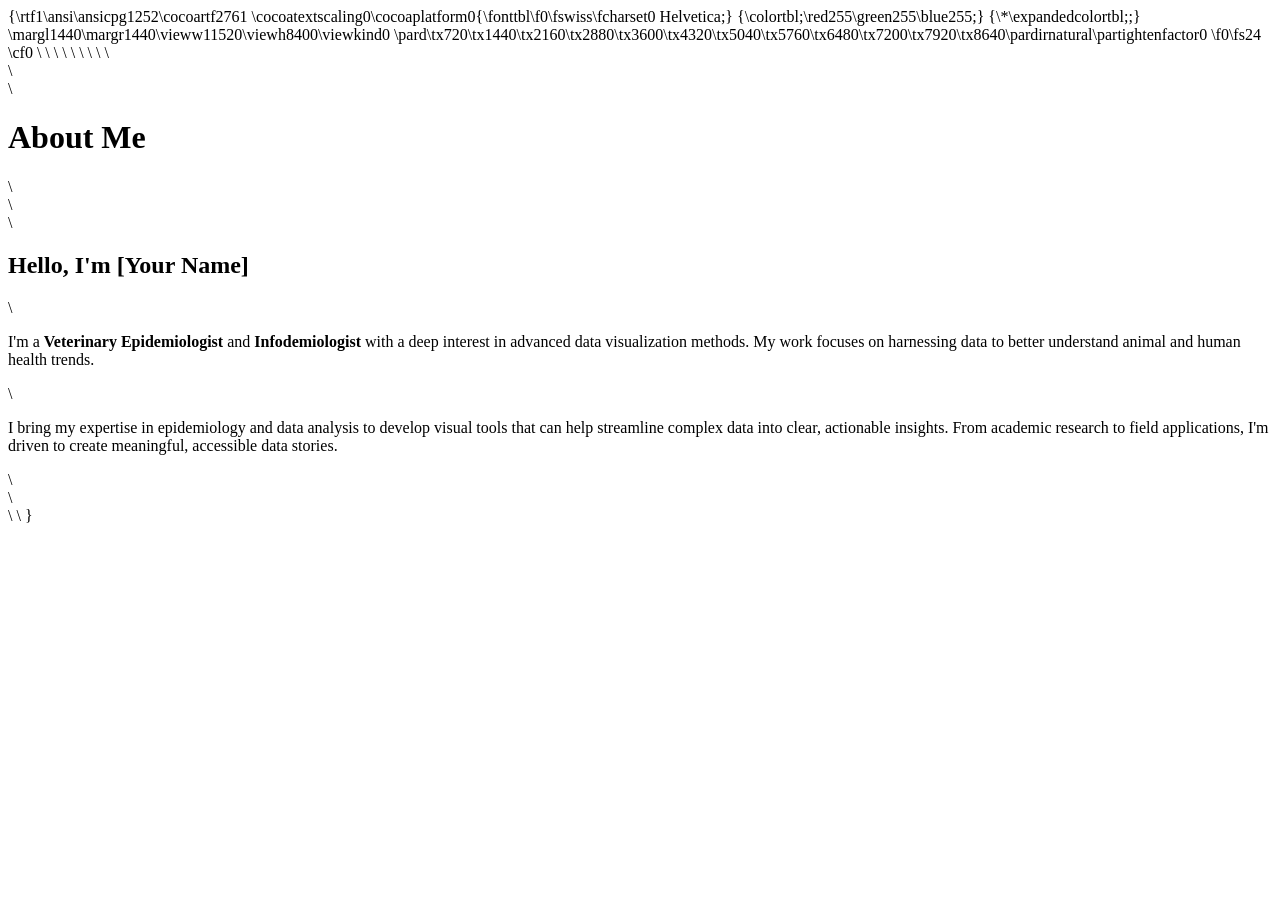
==== about.html @ 8dc4ae2e "Add files via upload" ====
{\rtf1\ansi\ansicpg1252\cocoartf2761
\cocoatextscaling0\cocoaplatform0{\fonttbl\f0\fswiss\fcharset0 Helvetica;}
{\colortbl;\red255\green255\blue255;}
{\*\expandedcolortbl;;}
\margl1440\margr1440\vieww11520\viewh8400\viewkind0
\pard\tx720\tx1440\tx2160\tx2880\tx3600\tx4320\tx5040\tx5760\tx6480\tx7200\tx7920\tx8640\pardirnatural\partightenfactor0

\f0\fs24 \cf0 <!DOCTYPE html>\
<html lang="en">\
<head>\
    <meta charset="UTF-8">\
    <meta name="viewport" content="width=device-width, initial-scale=1.0">\
    <title>About Me - Veterinary Epidemiologist</title>\
    <link rel="stylesheet" href="styles.css">\
</head>\
<body>\
    <div class="container">\
        <header>\
            <h1>About Me</h1>\
        </header>\
        <section class="bio">\
            <h2>Hello, I'm [Your Name]</h2>\
            <p>I'm a <strong>Veterinary Epidemiologist</strong> and <strong>Infodemiologist</strong> with a deep interest in advanced data visualization methods. My work focuses on harnessing data to better understand animal and human health trends.</p>\
            <p>I bring my expertise in epidemiology and data analysis to develop visual tools that can help streamline complex data into clear, actionable insights. From academic research to field applications, I'm driven to create meaningful, accessible data stories.</p>\
        </section>\
    </div>\
</body>\
</html>}
---- styles.css ----
<!DOCTYPE html PUBLIC "-//W3C//DTD HTML 4.01//EN" "http://www.w3.org/TR/html4/strict.dtd">
<html>
<head>
  <meta http-equiv="Content-Type" content="text/html; charset=utf-8">
  <meta http-equiv="Content-Style-Type" content="text/css">
  <title></title>
  <meta name="Generator" content="Cocoa HTML Writer">
  <meta name="CocoaVersion" content="2487.7">
  <style type="text/css">
    p.p1 {margin: 0.0px 0.0px 0.0px 0.0px; font: 12.0px Helvetica}
    p.p2 {margin: 0.0px 0.0px 0.0px 0.0px; font: 12.0px Helvetica; min-height: 14.0px}
  </style>
</head>
<body>
<p class="p1">/* styles.css */</p>
<p class="p1">body {</p>
<p class="p1"><span class="Apple-converted-space">    </span>font-family: Arial, sans-serif;</p>
<p class="p1"><span class="Apple-converted-space">    </span>margin: 0;</p>
<p class="p1"><span class="Apple-converted-space">    </span>padding: 0;</p>
<p class="p1"><span class="Apple-converted-space">    </span>background-color: #f4f4f9;</p>
<p class="p1">}</p>
<p class="p2"><br></p>
<p class="p1">.container {</p>
<p class="p1"><span class="Apple-converted-space">    </span>max-width: 800px;</p>
<p class="p1"><span class="Apple-converted-space">    </span>margin: 0 auto;</p>
<p class="p1"><span class="Apple-converted-space">    </span>padding: 20px;</p>
<p class="p1">}</p>
<p class="p2"><br></p>
<p class="p1">header h1 {</p>
<p class="p1"><span class="Apple-converted-space">    </span>text-align: center;</p>
<p class="p1"><span class="Apple-converted-space">    </span>color: #333;</p>
<p class="p1">}</p>
<p class="p2"><br></p>
<p class="p1">.bio {</p>
<p class="p1"><span class="Apple-converted-space">    </span>background-color: #ffffff;</p>
<p class="p1"><span class="Apple-converted-space">    </span>padding: 20px;</p>
<p class="p1"><span class="Apple-converted-space">    </span>margin-top: 20px;</p>
<p class="p1"><span class="Apple-converted-space">    </span>box-shadow: 0px 4px 8px rgba(0, 0, 0, 0.1);</p>
<p class="p1"><span class="Apple-converted-space">    </span>border-radius: 8px;</p>
<p class="p1">}</p>
<p class="p2"><br></p>
<p class="p1">.bio h2 {</p>
<p class="p1"><span class="Apple-converted-space">    </span>color: #007acc;</p>
<p class="p1">}</p>
<p class="p2"><br></p>
<p class="p1">.bio p {</p>
<p class="p1"><span class="Apple-converted-space">    </span>color: #555;</p>
<p class="p1"><span class="Apple-converted-space">    </span>line-height: 1.6;</p>
<p class="p1">}</p>
</body>
</html>
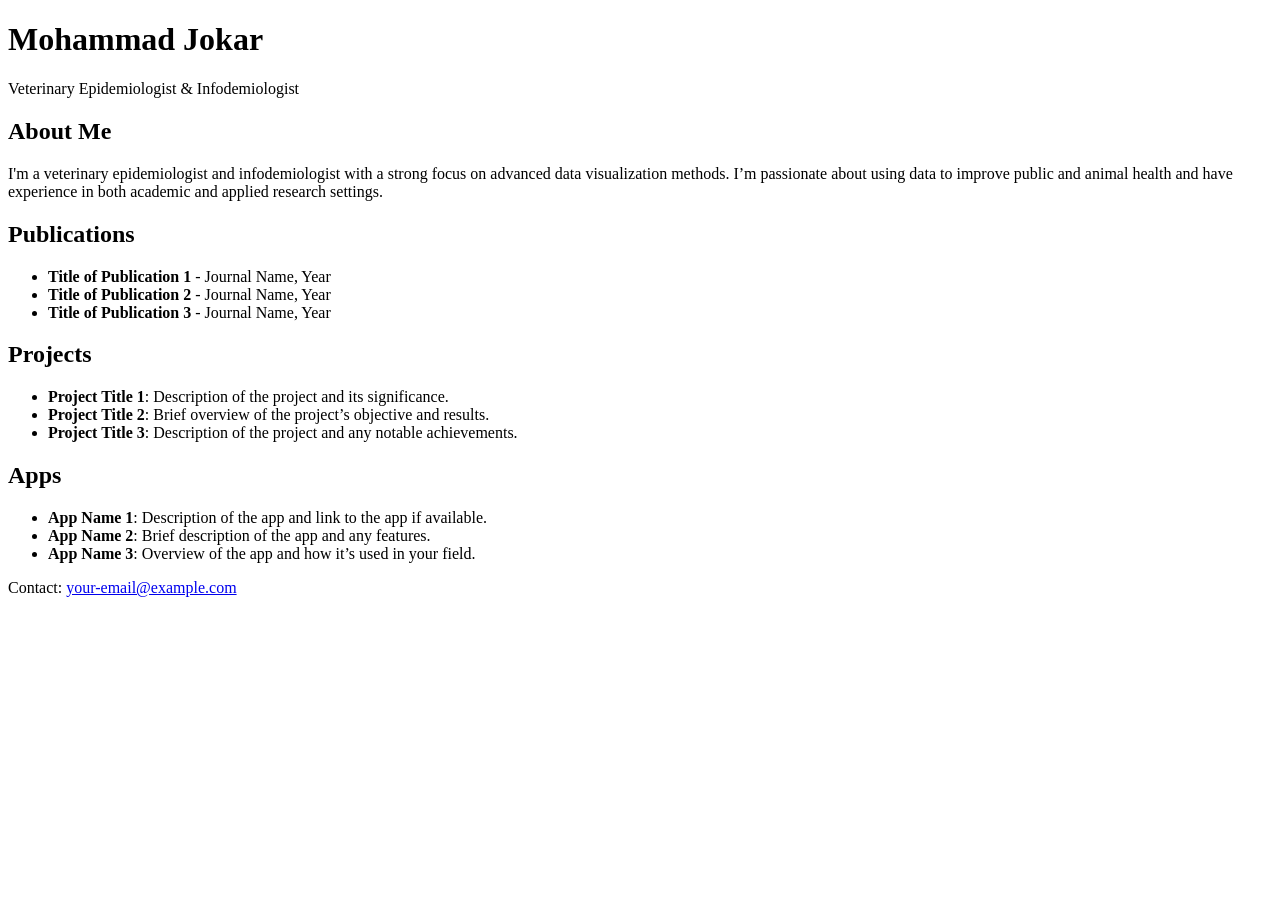
==== commit b668004e: "Update about.html" ====
--- a/about.html
+++ b/about.html
@@ -1,28 +1,62 @@
-{\rtf1\ansi\ansicpg1252\cocoartf2761
-\cocoatextscaling0\cocoaplatform0{\fonttbl\f0\fswiss\fcharset0 Helvetica;}
-{\colortbl;\red255\green255\blue255;}
-{\*\expandedcolortbl;;}
-\margl1440\margr1440\vieww11520\viewh8400\viewkind0
-\pard\tx720\tx1440\tx2160\tx2880\tx3600\tx4320\tx5040\tx5760\tx6480\tx7200\tx7920\tx8640\pardirnatural\partightenfactor0
+<!DOCTYPE html>
+<html lang="en">
+<head>
+    <meta charset="UTF-8">
+    <meta name="viewport" content="width=device-width, initial-scale=1.0">
+    <title>Mohammad Jokar - Resume</title>
+    <link rel="stylesheet" href="styles.css">
+</head>
+<body>
+    <div class="container">
+        <!-- Header Section -->
+        <header>
+            <h1>Mohammad Jokar</h1>
+            <p>Veterinary Epidemiologist & Infodemiologist</p>
+        </header>
 
-\f0\fs24 \cf0 <!DOCTYPE html>\
-<html lang="en">\
-<head>\
-    <meta charset="UTF-8">\
-    <meta name="viewport" content="width=device-width, initial-scale=1.0">\
-    <title>About Me - Veterinary Epidemiologist</title>\
-    <link rel="stylesheet" href="styles.css">\
-</head>\
-<body>\
-    <div class="container">\
-        <header>\
-            <h1>About Me</h1>\
-        </header>\
-        <section class="bio">\
-            <h2>Hello, I'm [Your Name]</h2>\
-            <p>I'm a <strong>Veterinary Epidemiologist</strong> and <strong>Infodemiologist</strong> with a deep interest in advanced data visualization methods. My work focuses on harnessing data to better understand animal and human health trends.</p>\
-            <p>I bring my expertise in epidemiology and data analysis to develop visual tools that can help streamline complex data into clear, actionable insights. From academic research to field applications, I'm driven to create meaningful, accessible data stories.</p>\
-        </section>\
-    </div>\
-</body>\
-</html>}+        <!-- About Section -->
+        <section class="about">
+            <h2>About Me</h2>
+            <p>I'm a veterinary epidemiologist and infodemiologist with a strong focus on advanced data visualization methods. I’m passionate about using data to improve public and animal health and have experience in both academic and applied research settings.</p>
+        </section>
+
+        <!-- Publications Section -->
+        <section class="publications">
+            <h2>Publications</h2>
+            <ul>
+                <li><strong>Title of Publication 1</strong> - Journal Name, Year</li>
+                <li><strong>Title of Publication 2</strong> - Journal Name, Year</li>
+                <li><strong>Title of Publication 3</strong> - Journal Name, Year</li>
+                <!-- Add more publications as needed -->
+            </ul>
+        </section>
+
+        <!-- Projects Section -->
+        <section class="projects">
+            <h2>Projects</h2>
+            <ul>
+                <li><strong>Project Title 1</strong>: Description of the project and its significance.</li>
+                <li><strong>Project Title 2</strong>: Brief overview of the project’s objective and results.</li>
+                <li><strong>Project Title 3</strong>: Description of the project and any notable achievements.</li>
+                <!-- Add more projects as needed -->
+            </ul>
+        </section>
+
+        <!-- Apps Section -->
+        <section class="apps">
+            <h2>Apps</h2>
+            <ul>
+                <li><strong>App Name 1</strong>: Description of the app and link to the app if available.</li>
+                <li><strong>App Name 2</strong>: Brief description of the app and any features.</li>
+                <li><strong>App Name 3</strong>: Overview of the app and how it’s used in your field.</li>
+                <!-- Add more apps as needed -->
+            </ul>
+        </section>
+
+        <!-- Footer Section -->
+        <footer>
+            <p>Contact: <a href="mailto:your-email@example.com">your-email@example.com</a></p>
+        </footer>
+    </div>
+</body>
+</html>
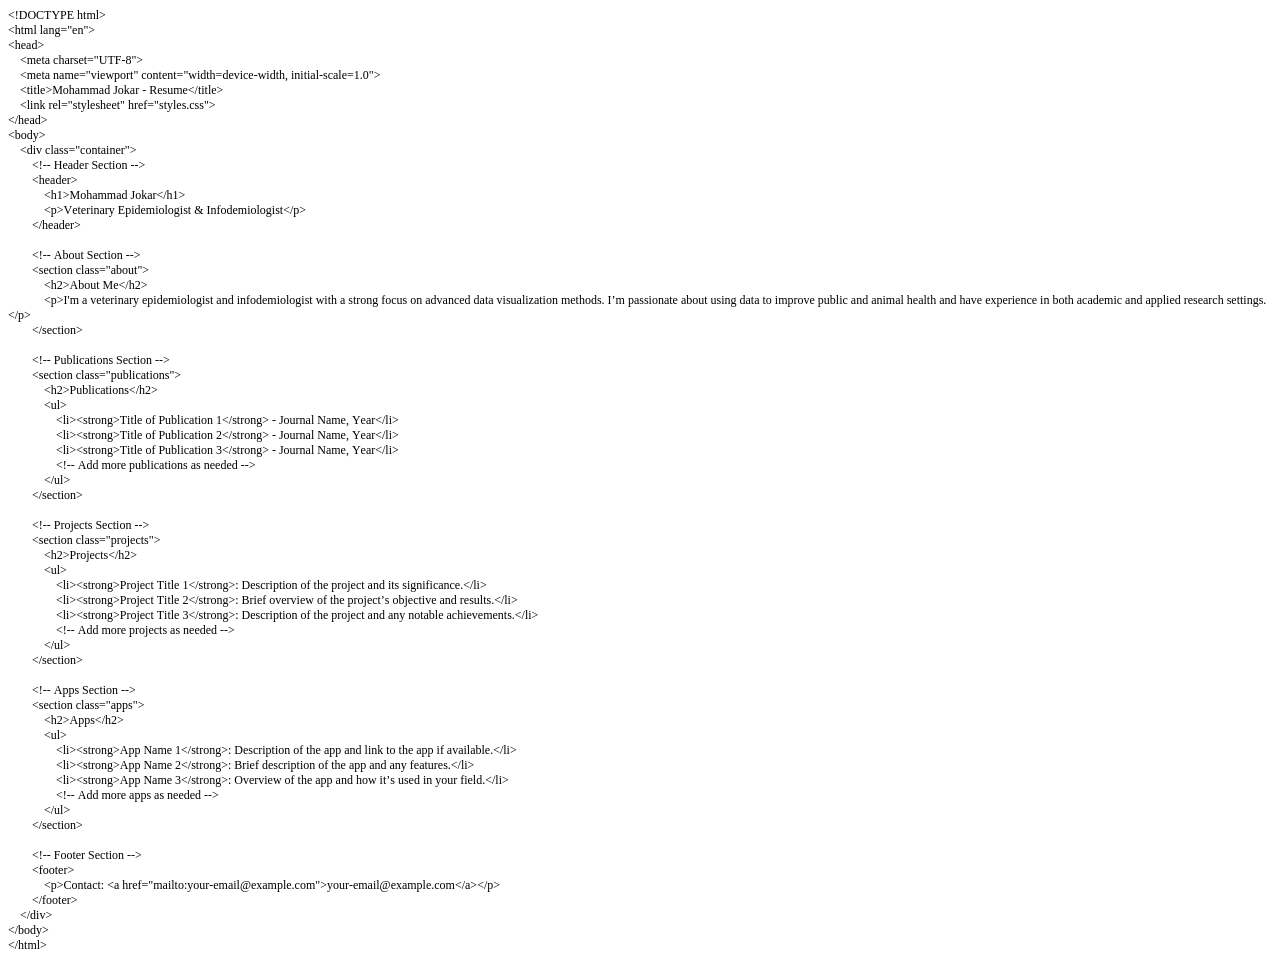
==== commit 79792a97: "Add files via upload" ====
--- a/about.html
+++ b/about.html
@@ -1,62 +1,79 @@
-<!DOCTYPE html>
-<html lang="en">
+<!DOCTYPE html PUBLIC "-//W3C//DTD HTML 4.01//EN" "http://www.w3.org/TR/html4/strict.dtd">
+<html>
 <head>
-    <meta charset="UTF-8">
-    <meta name="viewport" content="width=device-width, initial-scale=1.0">
-    <title>Mohammad Jokar - Resume</title>
-    <link rel="stylesheet" href="styles.css">
+  <meta http-equiv="Content-Type" content="text/html; charset=utf-8">
+  <meta http-equiv="Content-Style-Type" content="text/css">
+  <title></title>
+  <meta name="Generator" content="Cocoa HTML Writer">
+  <meta name="CocoaVersion" content="2487.7">
+  <style type="text/css">
+    p.p1 {margin: 0.0px 0.0px 0.0px 0.0px; font: 12.0px Times; -webkit-text-stroke: #000000}
+    p.p2 {margin: 0.0px 0.0px 0.0px 0.0px; font: 12.0px Times; -webkit-text-stroke: #000000; min-height: 14.0px}
+    span.s1 {font-kerning: none}
+  </style>
 </head>
 <body>
-    <div class="container">
-        <!-- Header Section -->
-        <header>
-            <h1>Mohammad Jokar</h1>
-            <p>Veterinary Epidemiologist & Infodemiologist</p>
-        </header>
-
-        <!-- About Section -->
-        <section class="about">
-            <h2>About Me</h2>
-            <p>I'm a veterinary epidemiologist and infodemiologist with a strong focus on advanced data visualization methods. I’m passionate about using data to improve public and animal health and have experience in both academic and applied research settings.</p>
-        </section>
-
-        <!-- Publications Section -->
-        <section class="publications">
-            <h2>Publications</h2>
-            <ul>
-                <li><strong>Title of Publication 1</strong> - Journal Name, Year</li>
-                <li><strong>Title of Publication 2</strong> - Journal Name, Year</li>
-                <li><strong>Title of Publication 3</strong> - Journal Name, Year</li>
-                <!-- Add more publications as needed -->
-            </ul>
-        </section>
-
-        <!-- Projects Section -->
-        <section class="projects">
-            <h2>Projects</h2>
-            <ul>
-                <li><strong>Project Title 1</strong>: Description of the project and its significance.</li>
-                <li><strong>Project Title 2</strong>: Brief overview of the project’s objective and results.</li>
-                <li><strong>Project Title 3</strong>: Description of the project and any notable achievements.</li>
-                <!-- Add more projects as needed -->
-            </ul>
-        </section>
-
-        <!-- Apps Section -->
-        <section class="apps">
-            <h2>Apps</h2>
-            <ul>
-                <li><strong>App Name 1</strong>: Description of the app and link to the app if available.</li>
-                <li><strong>App Name 2</strong>: Brief description of the app and any features.</li>
-                <li><strong>App Name 3</strong>: Overview of the app and how it’s used in your field.</li>
-                <!-- Add more apps as needed -->
-            </ul>
-        </section>
-
-        <!-- Footer Section -->
-        <footer>
-            <p>Contact: <a href="mailto:your-email@example.com">your-email@example.com</a></p>
-        </footer>
-    </div>
+<p class="p1"><span class="s1">&lt;!DOCTYPE html&gt;</span></p>
+<p class="p1"><span class="s1">&lt;html lang="en"&gt;</span></p>
+<p class="p1"><span class="s1">&lt;head&gt;</span></p>
+<p class="p1"><span class="s1"><span class="Apple-converted-space">    </span>&lt;meta charset="UTF-8"&gt;</span></p>
+<p class="p1"><span class="s1"><span class="Apple-converted-space">    </span>&lt;meta name="viewport" content="width=device-width, initial-scale=1.0"&gt;</span></p>
+<p class="p1"><span class="s1"><span class="Apple-converted-space">    </span>&lt;title&gt;Mohammad Jokar - Resume&lt;/title&gt;</span></p>
+<p class="p1"><span class="s1"><span class="Apple-converted-space">    </span>&lt;link rel="stylesheet" href="styles.css"&gt;</span></p>
+<p class="p1"><span class="s1">&lt;/head&gt;</span></p>
+<p class="p1"><span class="s1">&lt;body&gt;</span></p>
+<p class="p1"><span class="s1"><span class="Apple-converted-space">    </span>&lt;div class="container"&gt;</span></p>
+<p class="p1"><span class="s1"><span class="Apple-converted-space">        </span>&lt;!-- Header Section --&gt;</span></p>
+<p class="p1"><span class="s1"><span class="Apple-converted-space">        </span>&lt;header&gt;</span></p>
+<p class="p1"><span class="s1"><span class="Apple-converted-space">            </span>&lt;h1&gt;Mohammad Jokar&lt;/h1&gt;</span></p>
+<p class="p1"><span class="s1"><span class="Apple-converted-space">            </span>&lt;p&gt;Veterinary Epidemiologist &amp; Infodemiologist&lt;/p&gt;</span></p>
+<p class="p1"><span class="s1"><span class="Apple-converted-space">        </span>&lt;/header&gt;</span></p>
+<p class="p2"><span class="s1"></span><br></p>
+<p class="p1"><span class="s1"><span class="Apple-converted-space">        </span>&lt;!-- About Section --&gt;</span></p>
+<p class="p1"><span class="s1"><span class="Apple-converted-space">        </span>&lt;section class="about"&gt;</span></p>
+<p class="p1"><span class="s1"><span class="Apple-converted-space">            </span>&lt;h2&gt;About Me&lt;/h2&gt;</span></p>
+<p class="p1"><span class="s1"><span class="Apple-converted-space">            </span>&lt;p&gt;I'm a veterinary epidemiologist and infodemiologist with a strong focus on advanced data visualization methods. I’m passionate about using data to improve public and animal health and have experience in both academic and applied research settings.&lt;/p&gt;</span></p>
+<p class="p1"><span class="s1"><span class="Apple-converted-space">        </span>&lt;/section&gt;</span></p>
+<p class="p2"><span class="s1"></span><br></p>
+<p class="p1"><span class="s1"><span class="Apple-converted-space">        </span>&lt;!-- Publications Section --&gt;</span></p>
+<p class="p1"><span class="s1"><span class="Apple-converted-space">        </span>&lt;section class="publications"&gt;</span></p>
+<p class="p1"><span class="s1"><span class="Apple-converted-space">            </span>&lt;h2&gt;Publications&lt;/h2&gt;</span></p>
+<p class="p1"><span class="s1"><span class="Apple-converted-space">            </span>&lt;ul&gt;</span></p>
+<p class="p1"><span class="s1"><span class="Apple-converted-space">                </span>&lt;li&gt;&lt;strong&gt;Title of Publication 1&lt;/strong&gt; - Journal Name, Year&lt;/li&gt;</span></p>
+<p class="p1"><span class="s1"><span class="Apple-converted-space">                </span>&lt;li&gt;&lt;strong&gt;Title of Publication 2&lt;/strong&gt; - Journal Name, Year&lt;/li&gt;</span></p>
+<p class="p1"><span class="s1"><span class="Apple-converted-space">                </span>&lt;li&gt;&lt;strong&gt;Title of Publication 3&lt;/strong&gt; - Journal Name, Year&lt;/li&gt;</span></p>
+<p class="p1"><span class="s1"><span class="Apple-converted-space">                </span>&lt;!-- Add more publications as needed --&gt;</span></p>
+<p class="p1"><span class="s1"><span class="Apple-converted-space">            </span>&lt;/ul&gt;</span></p>
+<p class="p1"><span class="s1"><span class="Apple-converted-space">        </span>&lt;/section&gt;</span></p>
+<p class="p2"><span class="s1"></span><br></p>
+<p class="p1"><span class="s1"><span class="Apple-converted-space">        </span>&lt;!-- Projects Section --&gt;</span></p>
+<p class="p1"><span class="s1"><span class="Apple-converted-space">        </span>&lt;section class="projects"&gt;</span></p>
+<p class="p1"><span class="s1"><span class="Apple-converted-space">            </span>&lt;h2&gt;Projects&lt;/h2&gt;</span></p>
+<p class="p1"><span class="s1"><span class="Apple-converted-space">            </span>&lt;ul&gt;</span></p>
+<p class="p1"><span class="s1"><span class="Apple-converted-space">                </span>&lt;li&gt;&lt;strong&gt;Project Title 1&lt;/strong&gt;: Description of the project and its significance.&lt;/li&gt;</span></p>
+<p class="p1"><span class="s1"><span class="Apple-converted-space">                </span>&lt;li&gt;&lt;strong&gt;Project Title 2&lt;/strong&gt;: Brief overview of the project’s objective and results.&lt;/li&gt;</span></p>
+<p class="p1"><span class="s1"><span class="Apple-converted-space">                </span>&lt;li&gt;&lt;strong&gt;Project Title 3&lt;/strong&gt;: Description of the project and any notable achievements.&lt;/li&gt;</span></p>
+<p class="p1"><span class="s1"><span class="Apple-converted-space">                </span>&lt;!-- Add more projects as needed --&gt;</span></p>
+<p class="p1"><span class="s1"><span class="Apple-converted-space">            </span>&lt;/ul&gt;</span></p>
+<p class="p1"><span class="s1"><span class="Apple-converted-space">        </span>&lt;/section&gt;</span></p>
+<p class="p2"><span class="s1"></span><br></p>
+<p class="p1"><span class="s1"><span class="Apple-converted-space">        </span>&lt;!-- Apps Section --&gt;</span></p>
+<p class="p1"><span class="s1"><span class="Apple-converted-space">        </span>&lt;section class="apps"&gt;</span></p>
+<p class="p1"><span class="s1"><span class="Apple-converted-space">            </span>&lt;h2&gt;Apps&lt;/h2&gt;</span></p>
+<p class="p1"><span class="s1"><span class="Apple-converted-space">            </span>&lt;ul&gt;</span></p>
+<p class="p1"><span class="s1"><span class="Apple-converted-space">                </span>&lt;li&gt;&lt;strong&gt;App Name 1&lt;/strong&gt;: Description of the app and link to the app if available.&lt;/li&gt;</span></p>
+<p class="p1"><span class="s1"><span class="Apple-converted-space">                </span>&lt;li&gt;&lt;strong&gt;App Name 2&lt;/strong&gt;: Brief description of the app and any features.&lt;/li&gt;</span></p>
+<p class="p1"><span class="s1"><span class="Apple-converted-space">                </span>&lt;li&gt;&lt;strong&gt;App Name 3&lt;/strong&gt;: Overview of the app and how it’s used in your field.&lt;/li&gt;</span></p>
+<p class="p1"><span class="s1"><span class="Apple-converted-space">                </span>&lt;!-- Add more apps as needed --&gt;</span></p>
+<p class="p1"><span class="s1"><span class="Apple-converted-space">            </span>&lt;/ul&gt;</span></p>
+<p class="p1"><span class="s1"><span class="Apple-converted-space">        </span>&lt;/section&gt;</span></p>
+<p class="p2"><span class="s1"></span><br></p>
+<p class="p1"><span class="s1"><span class="Apple-converted-space">        </span>&lt;!-- Footer Section --&gt;</span></p>
+<p class="p1"><span class="s1"><span class="Apple-converted-space">        </span>&lt;footer&gt;</span></p>
+<p class="p1"><span class="s1"><span class="Apple-converted-space">            </span>&lt;p&gt;Contact: &lt;a href="mailto:your-email@example.com"&gt;your-email@example.com&lt;/a&gt;&lt;/p&gt;</span></p>
+<p class="p1"><span class="s1"><span class="Apple-converted-space">        </span>&lt;/footer&gt;</span></p>
+<p class="p1"><span class="s1"><span class="Apple-converted-space">    </span>&lt;/div&gt;</span></p>
+<p class="p1"><span class="s1">&lt;/body&gt;</span></p>
+<p class="p1"><span class="s1">&lt;/html&gt;</span></p>
 </body>
 </html>
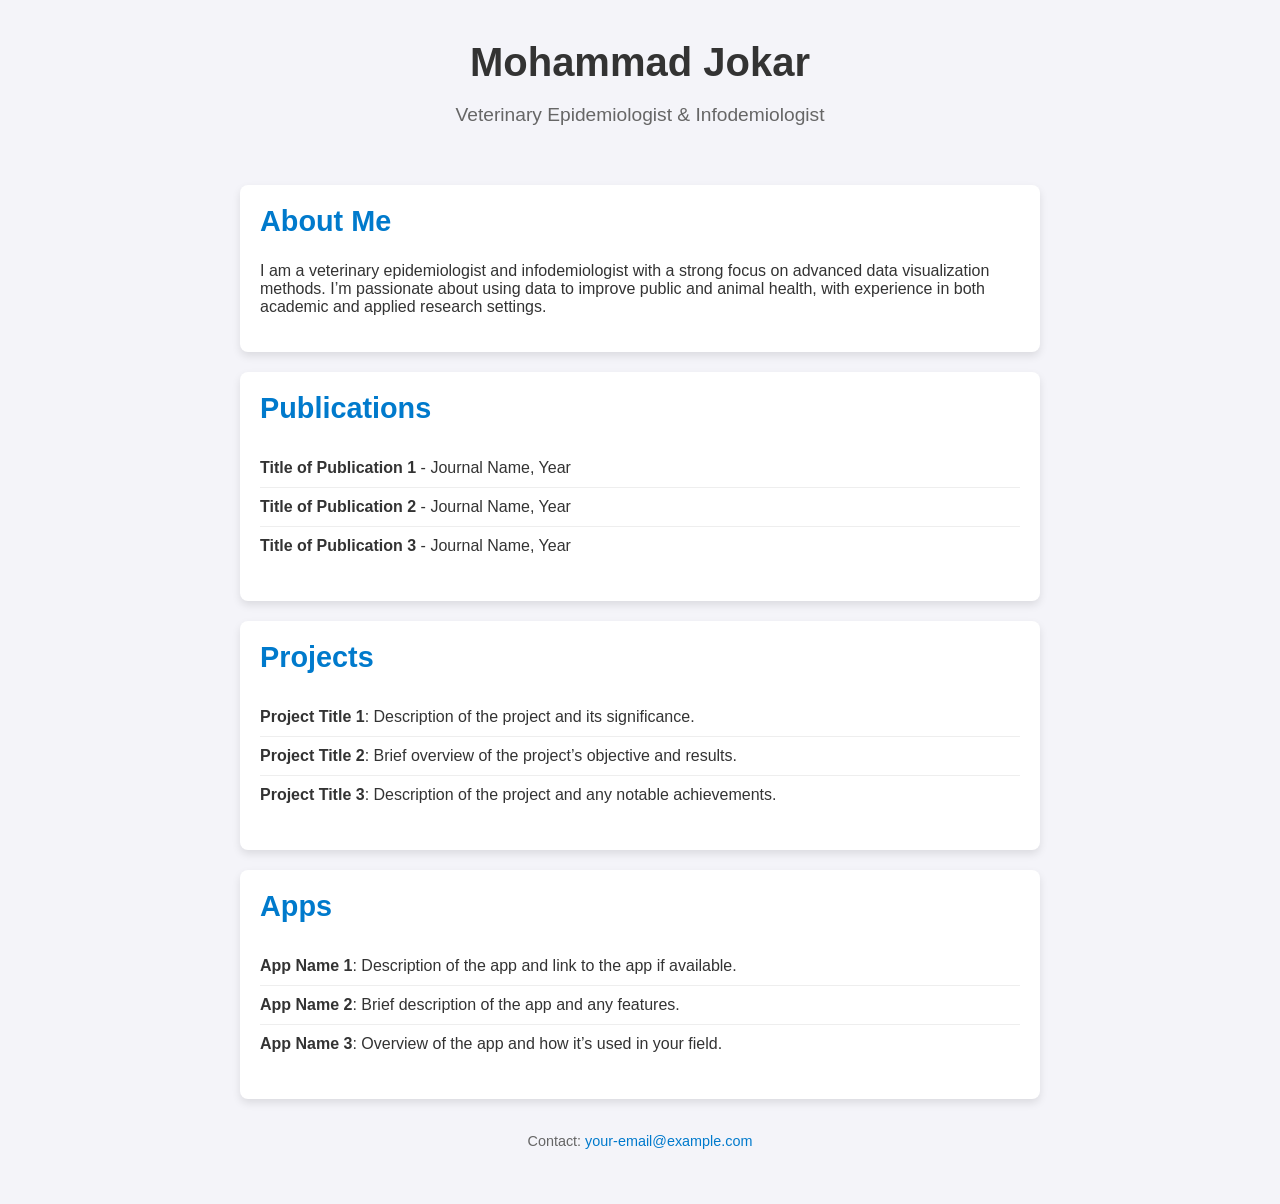
==== commit 9771649b: "Update about.html" ====
--- a/about.html
+++ b/about.html
@@ -1,79 +1,62 @@
-<!DOCTYPE html PUBLIC "-//W3C//DTD HTML 4.01//EN" "http://www.w3.org/TR/html4/strict.dtd">
-<html>
+<!DOCTYPE html>
+<html lang="en">
 <head>
-  <meta http-equiv="Content-Type" content="text/html; charset=utf-8">
-  <meta http-equiv="Content-Style-Type" content="text/css">
-  <title></title>
-  <meta name="Generator" content="Cocoa HTML Writer">
-  <meta name="CocoaVersion" content="2487.7">
-  <style type="text/css">
-    p.p1 {margin: 0.0px 0.0px 0.0px 0.0px; font: 12.0px Times; -webkit-text-stroke: #000000}
-    p.p2 {margin: 0.0px 0.0px 0.0px 0.0px; font: 12.0px Times; -webkit-text-stroke: #000000; min-height: 14.0px}
-    span.s1 {font-kerning: none}
-  </style>
+    <meta charset="UTF-8">
+    <meta name="viewport" content="width=device-width, initial-scale=1.0">
+    <title>Mohammad Jokar - Resume</title>
+    <link rel="stylesheet" href="styles.css">
 </head>
 <body>
-<p class="p1"><span class="s1">&lt;!DOCTYPE html&gt;</span></p>
-<p class="p1"><span class="s1">&lt;html lang="en"&gt;</span></p>
-<p class="p1"><span class="s1">&lt;head&gt;</span></p>
-<p class="p1"><span class="s1"><span class="Apple-converted-space">    </span>&lt;meta charset="UTF-8"&gt;</span></p>
-<p class="p1"><span class="s1"><span class="Apple-converted-space">    </span>&lt;meta name="viewport" content="width=device-width, initial-scale=1.0"&gt;</span></p>
-<p class="p1"><span class="s1"><span class="Apple-converted-space">    </span>&lt;title&gt;Mohammad Jokar - Resume&lt;/title&gt;</span></p>
-<p class="p1"><span class="s1"><span class="Apple-converted-space">    </span>&lt;link rel="stylesheet" href="styles.css"&gt;</span></p>
-<p class="p1"><span class="s1">&lt;/head&gt;</span></p>
-<p class="p1"><span class="s1">&lt;body&gt;</span></p>
-<p class="p1"><span class="s1"><span class="Apple-converted-space">    </span>&lt;div class="container"&gt;</span></p>
-<p class="p1"><span class="s1"><span class="Apple-converted-space">        </span>&lt;!-- Header Section --&gt;</span></p>
-<p class="p1"><span class="s1"><span class="Apple-converted-space">        </span>&lt;header&gt;</span></p>
-<p class="p1"><span class="s1"><span class="Apple-converted-space">            </span>&lt;h1&gt;Mohammad Jokar&lt;/h1&gt;</span></p>
-<p class="p1"><span class="s1"><span class="Apple-converted-space">            </span>&lt;p&gt;Veterinary Epidemiologist &amp; Infodemiologist&lt;/p&gt;</span></p>
-<p class="p1"><span class="s1"><span class="Apple-converted-space">        </span>&lt;/header&gt;</span></p>
-<p class="p2"><span class="s1"></span><br></p>
-<p class="p1"><span class="s1"><span class="Apple-converted-space">        </span>&lt;!-- About Section --&gt;</span></p>
-<p class="p1"><span class="s1"><span class="Apple-converted-space">        </span>&lt;section class="about"&gt;</span></p>
-<p class="p1"><span class="s1"><span class="Apple-converted-space">            </span>&lt;h2&gt;About Me&lt;/h2&gt;</span></p>
-<p class="p1"><span class="s1"><span class="Apple-converted-space">            </span>&lt;p&gt;I'm a veterinary epidemiologist and infodemiologist with a strong focus on advanced data visualization methods. I’m passionate about using data to improve public and animal health and have experience in both academic and applied research settings.&lt;/p&gt;</span></p>
-<p class="p1"><span class="s1"><span class="Apple-converted-space">        </span>&lt;/section&gt;</span></p>
-<p class="p2"><span class="s1"></span><br></p>
-<p class="p1"><span class="s1"><span class="Apple-converted-space">        </span>&lt;!-- Publications Section --&gt;</span></p>
-<p class="p1"><span class="s1"><span class="Apple-converted-space">        </span>&lt;section class="publications"&gt;</span></p>
-<p class="p1"><span class="s1"><span class="Apple-converted-space">            </span>&lt;h2&gt;Publications&lt;/h2&gt;</span></p>
-<p class="p1"><span class="s1"><span class="Apple-converted-space">            </span>&lt;ul&gt;</span></p>
-<p class="p1"><span class="s1"><span class="Apple-converted-space">                </span>&lt;li&gt;&lt;strong&gt;Title of Publication 1&lt;/strong&gt; - Journal Name, Year&lt;/li&gt;</span></p>
-<p class="p1"><span class="s1"><span class="Apple-converted-space">                </span>&lt;li&gt;&lt;strong&gt;Title of Publication 2&lt;/strong&gt; - Journal Name, Year&lt;/li&gt;</span></p>
-<p class="p1"><span class="s1"><span class="Apple-converted-space">                </span>&lt;li&gt;&lt;strong&gt;Title of Publication 3&lt;/strong&gt; - Journal Name, Year&lt;/li&gt;</span></p>
-<p class="p1"><span class="s1"><span class="Apple-converted-space">                </span>&lt;!-- Add more publications as needed --&gt;</span></p>
-<p class="p1"><span class="s1"><span class="Apple-converted-space">            </span>&lt;/ul&gt;</span></p>
-<p class="p1"><span class="s1"><span class="Apple-converted-space">        </span>&lt;/section&gt;</span></p>
-<p class="p2"><span class="s1"></span><br></p>
-<p class="p1"><span class="s1"><span class="Apple-converted-space">        </span>&lt;!-- Projects Section --&gt;</span></p>
-<p class="p1"><span class="s1"><span class="Apple-converted-space">        </span>&lt;section class="projects"&gt;</span></p>
-<p class="p1"><span class="s1"><span class="Apple-converted-space">            </span>&lt;h2&gt;Projects&lt;/h2&gt;</span></p>
-<p class="p1"><span class="s1"><span class="Apple-converted-space">            </span>&lt;ul&gt;</span></p>
-<p class="p1"><span class="s1"><span class="Apple-converted-space">                </span>&lt;li&gt;&lt;strong&gt;Project Title 1&lt;/strong&gt;: Description of the project and its significance.&lt;/li&gt;</span></p>
-<p class="p1"><span class="s1"><span class="Apple-converted-space">                </span>&lt;li&gt;&lt;strong&gt;Project Title 2&lt;/strong&gt;: Brief overview of the project’s objective and results.&lt;/li&gt;</span></p>
-<p class="p1"><span class="s1"><span class="Apple-converted-space">                </span>&lt;li&gt;&lt;strong&gt;Project Title 3&lt;/strong&gt;: Description of the project and any notable achievements.&lt;/li&gt;</span></p>
-<p class="p1"><span class="s1"><span class="Apple-converted-space">                </span>&lt;!-- Add more projects as needed --&gt;</span></p>
-<p class="p1"><span class="s1"><span class="Apple-converted-space">            </span>&lt;/ul&gt;</span></p>
-<p class="p1"><span class="s1"><span class="Apple-converted-space">        </span>&lt;/section&gt;</span></p>
-<p class="p2"><span class="s1"></span><br></p>
-<p class="p1"><span class="s1"><span class="Apple-converted-space">        </span>&lt;!-- Apps Section --&gt;</span></p>
-<p class="p1"><span class="s1"><span class="Apple-converted-space">        </span>&lt;section class="apps"&gt;</span></p>
-<p class="p1"><span class="s1"><span class="Apple-converted-space">            </span>&lt;h2&gt;Apps&lt;/h2&gt;</span></p>
-<p class="p1"><span class="s1"><span class="Apple-converted-space">            </span>&lt;ul&gt;</span></p>
-<p class="p1"><span class="s1"><span class="Apple-converted-space">                </span>&lt;li&gt;&lt;strong&gt;App Name 1&lt;/strong&gt;: Description of the app and link to the app if available.&lt;/li&gt;</span></p>
-<p class="p1"><span class="s1"><span class="Apple-converted-space">                </span>&lt;li&gt;&lt;strong&gt;App Name 2&lt;/strong&gt;: Brief description of the app and any features.&lt;/li&gt;</span></p>
-<p class="p1"><span class="s1"><span class="Apple-converted-space">                </span>&lt;li&gt;&lt;strong&gt;App Name 3&lt;/strong&gt;: Overview of the app and how it’s used in your field.&lt;/li&gt;</span></p>
-<p class="p1"><span class="s1"><span class="Apple-converted-space">                </span>&lt;!-- Add more apps as needed --&gt;</span></p>
-<p class="p1"><span class="s1"><span class="Apple-converted-space">            </span>&lt;/ul&gt;</span></p>
-<p class="p1"><span class="s1"><span class="Apple-converted-space">        </span>&lt;/section&gt;</span></p>
-<p class="p2"><span class="s1"></span><br></p>
-<p class="p1"><span class="s1"><span class="Apple-converted-space">        </span>&lt;!-- Footer Section --&gt;</span></p>
-<p class="p1"><span class="s1"><span class="Apple-converted-space">        </span>&lt;footer&gt;</span></p>
-<p class="p1"><span class="s1"><span class="Apple-converted-space">            </span>&lt;p&gt;Contact: &lt;a href="mailto:your-email@example.com"&gt;your-email@example.com&lt;/a&gt;&lt;/p&gt;</span></p>
-<p class="p1"><span class="s1"><span class="Apple-converted-space">        </span>&lt;/footer&gt;</span></p>
-<p class="p1"><span class="s1"><span class="Apple-converted-space">    </span>&lt;/div&gt;</span></p>
-<p class="p1"><span class="s1">&lt;/body&gt;</span></p>
-<p class="p1"><span class="s1">&lt;/html&gt;</span></p>
+    <div class="container">
+        <!-- Header Section -->
+        <header>
+            <h1>Mohammad Jokar</h1>
+            <p>Veterinary Epidemiologist & Infodemiologist</p>
+        </header>
+
+        <!-- About Section -->
+        <section class="about">
+            <h2>About Me</h2>
+            <p>I am a veterinary epidemiologist and infodemiologist with a strong focus on advanced data visualization methods. I’m passionate about using data to improve public and animal health, with experience in both academic and applied research settings.</p>
+        </section>
+
+        <!-- Publications Section -->
+        <section class="publications">
+            <h2>Publications</h2>
+            <ul>
+                <li><strong>Title of Publication 1</strong> - Journal Name, Year</li>
+                <li><strong>Title of Publication 2</strong> - Journal Name, Year</li>
+                <li><strong>Title of Publication 3</strong> - Journal Name, Year</li>
+                <!-- Add more publications as needed -->
+            </ul>
+        </section>
+
+        <!-- Projects Section -->
+        <section class="projects">
+            <h2>Projects</h2>
+            <ul>
+                <li><strong>Project Title 1</strong>: Description of the project and its significance.</li>
+                <li><strong>Project Title 2</strong>: Brief overview of the project’s objective and results.</li>
+                <li><strong>Project Title 3</strong>: Description of the project and any notable achievements.</li>
+                <!-- Add more projects as needed -->
+            </ul>
+        </section>
+
+        <!-- Apps Section -->
+        <section class="apps">
+            <h2>Apps</h2>
+            <ul>
+                <li><strong>App Name 1</strong>: Description of the app and link to the app if available.</li>
+                <li><strong>App Name 2</strong>: Brief description of the app and any features.</li>
+                <li><strong>App Name 3</strong>: Overview of the app and how it’s used in your field.</li>
+                <!-- Add more apps as needed -->
+            </ul>
+        </section>
+
+        <!-- Footer Section -->
+        <footer>
+            <p>Contact: <a href="mailto:your-email@example.com">your-email@example.com</a></p>
+        </footer>
+    </div>
 </body>
 </html>
--- a/styles.css
+++ b/styles.css
@@ -0,0 +1,74 @@
+/* styles.css */
+body {
+    font-family: Arial, sans-serif;
+    margin: 0;
+    padding: 0;
+    background-color: #f4f4f9;
+    color: #333;
+}
+
+.container {
+    max-width: 800px;
+    margin: 0 auto;
+    padding: 20px;
+}
+
+header {
+    text-align: center;
+    padding: 20px 0;
+}
+
+header h1 {
+    font-size: 2.5em;
+    margin: 0;
+    color: #333;
+}
+
+header p {
+    font-size: 1.2em;
+    color: #666;
+}
+
+section {
+    background-color: #ffffff;
+    padding: 20px;
+    margin-top: 20px;
+    border-radius: 8px;
+    box-shadow: 0px 4px 8px rgba(0, 0, 0, 0.1);
+}
+
+h2 {
+    color: #007acc;
+    font-size: 1.8em;
+    margin-top: 0;
+}
+
+ul {
+    list-style-type: none;
+    padding: 0;
+}
+
+ul li {
+    padding: 10px 0;
+    border-bottom: 1px solid #eee;
+}
+
+ul li:last-child {
+    border: none;
+}
+
+strong {
+    color: #333;
+}
+
+footer {
+    text-align: center;
+    padding: 20px;
+    font-size: 0.9em;
+    color: #666;
+}
+
+footer a {
+    color: #007acc;
+    text-decoration: none;
+}
